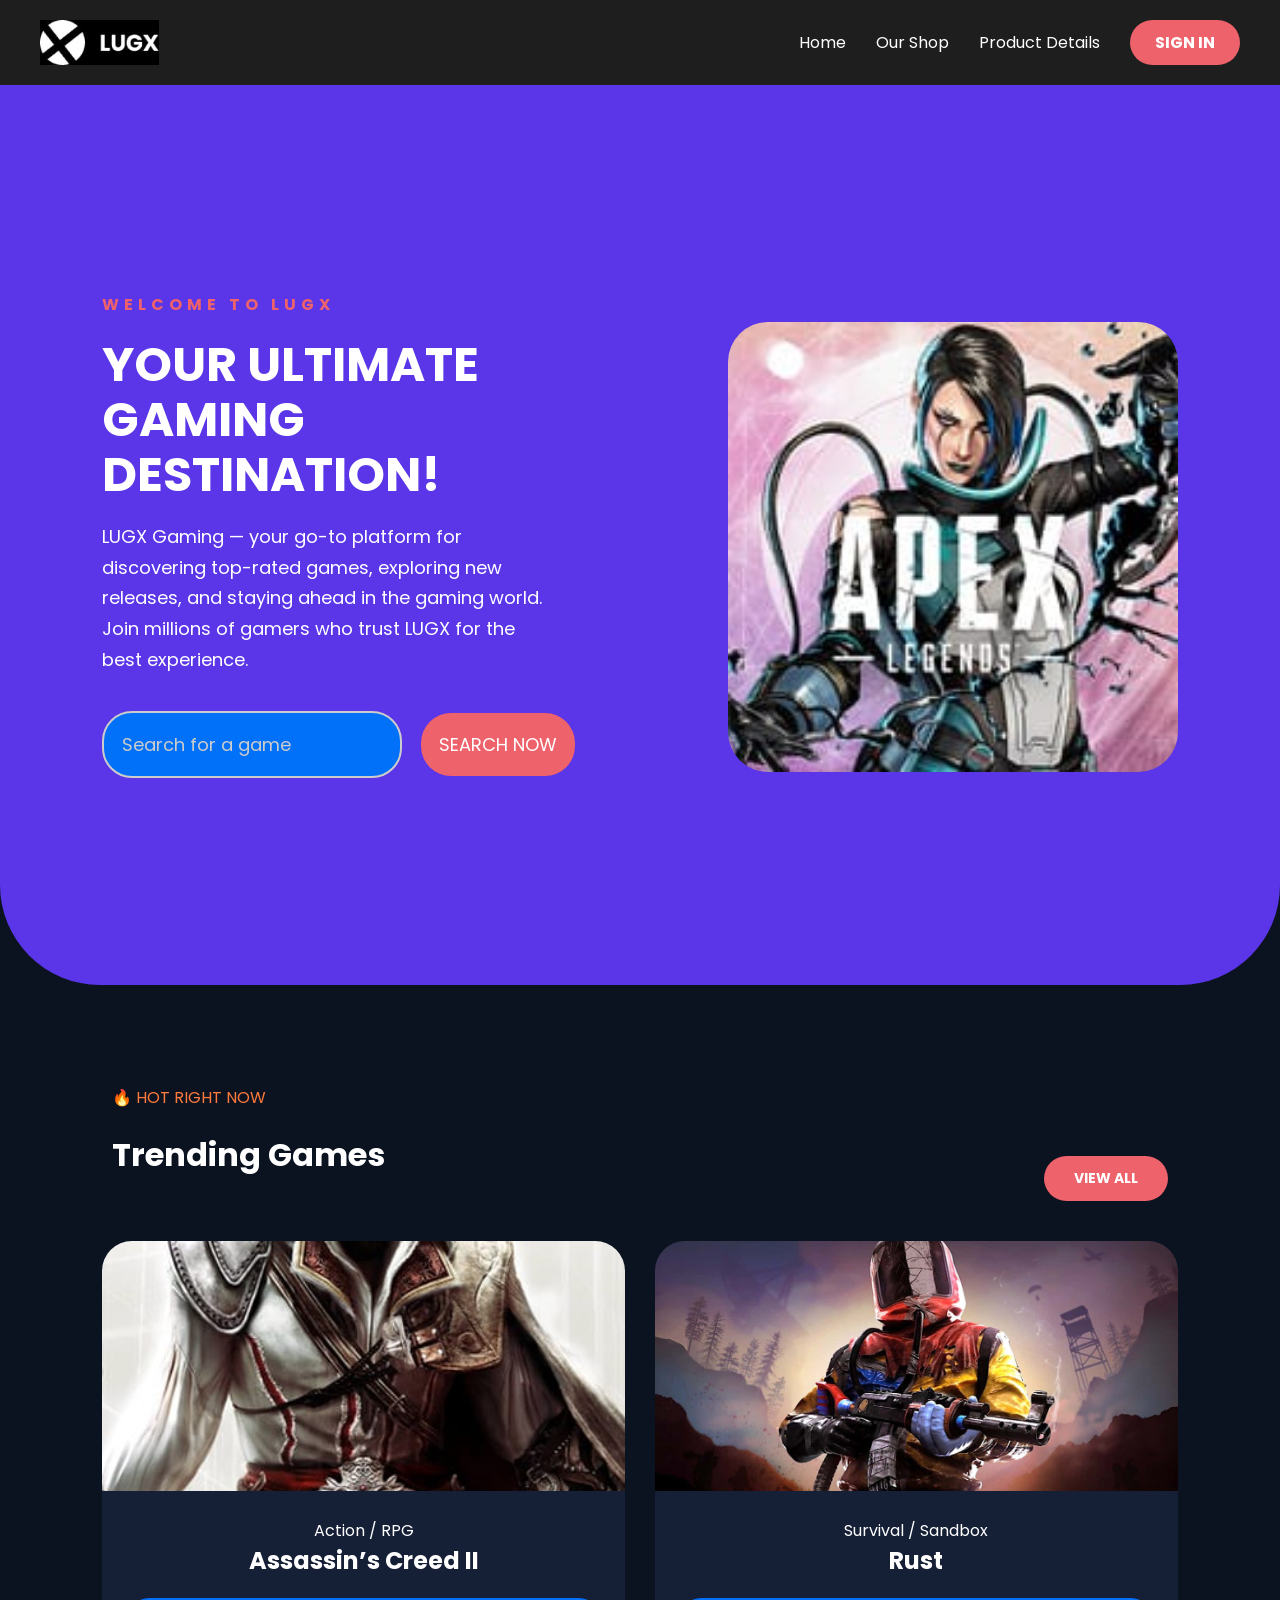
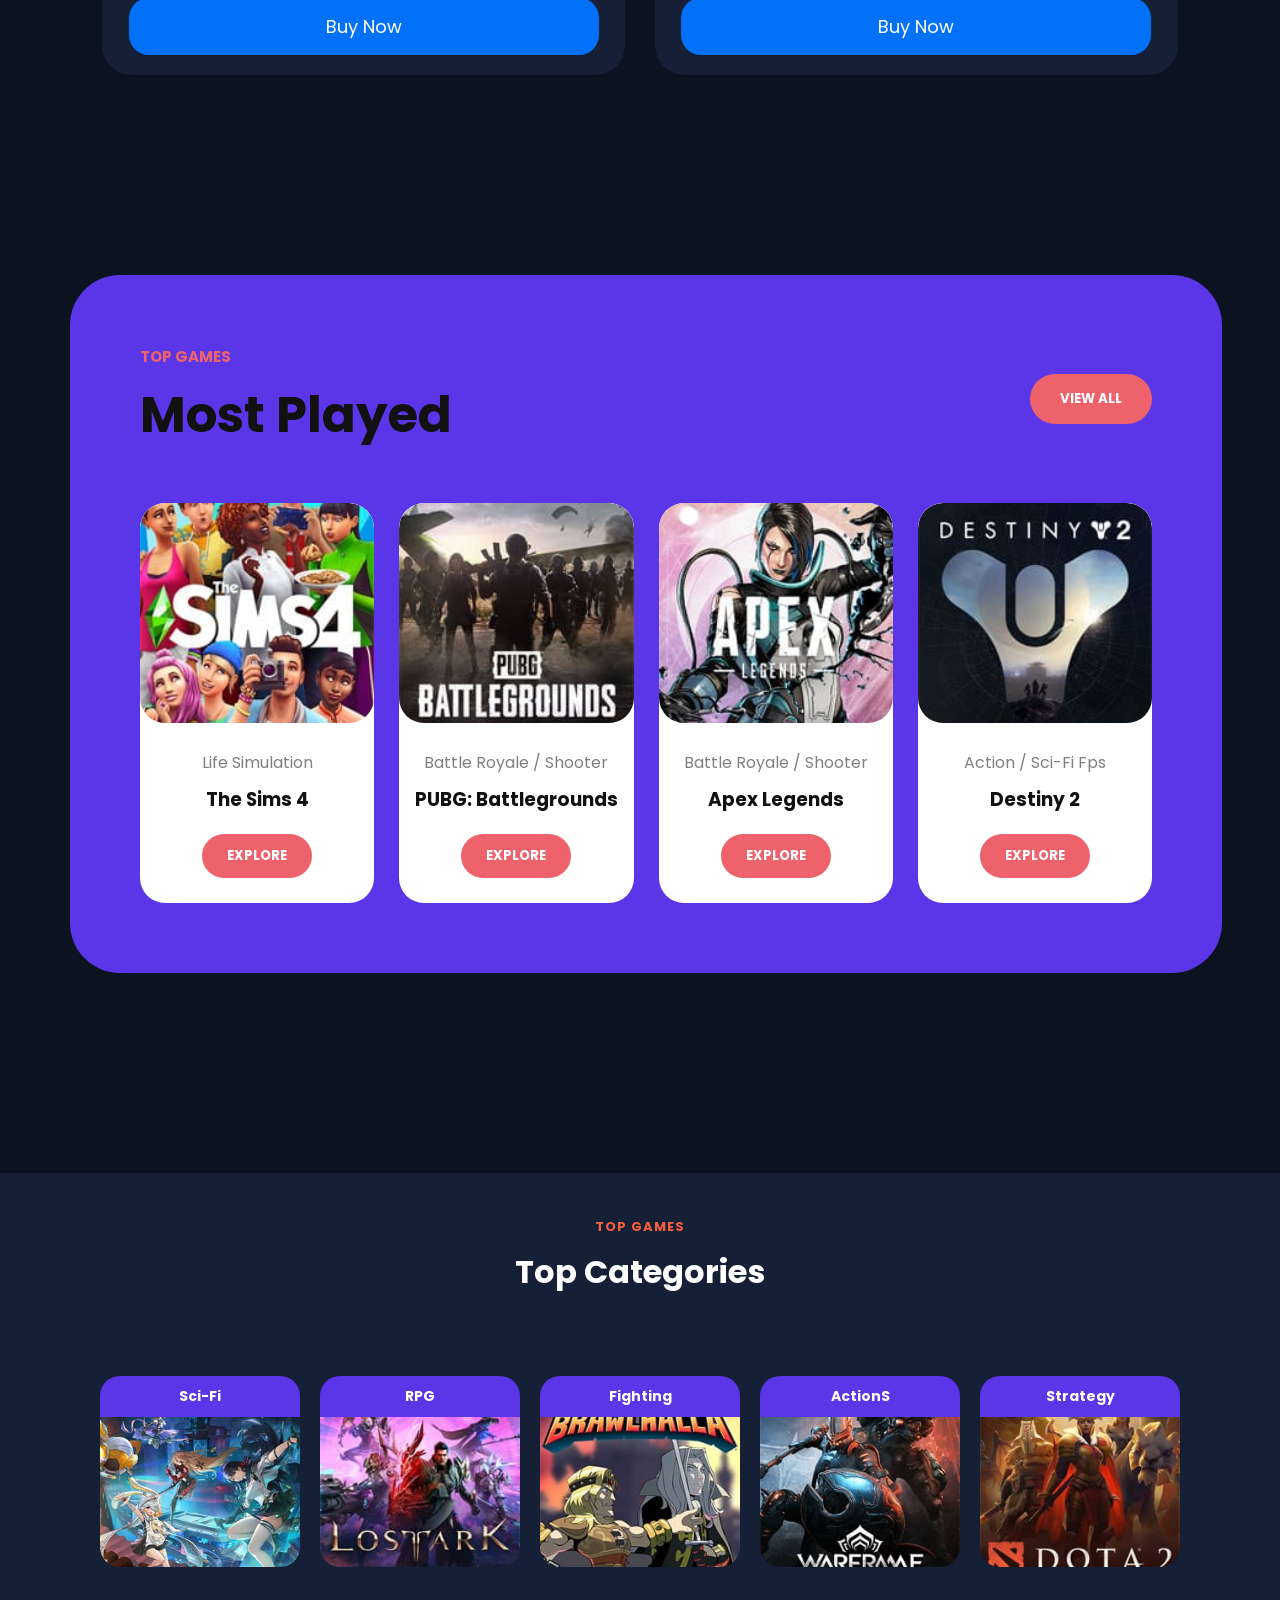
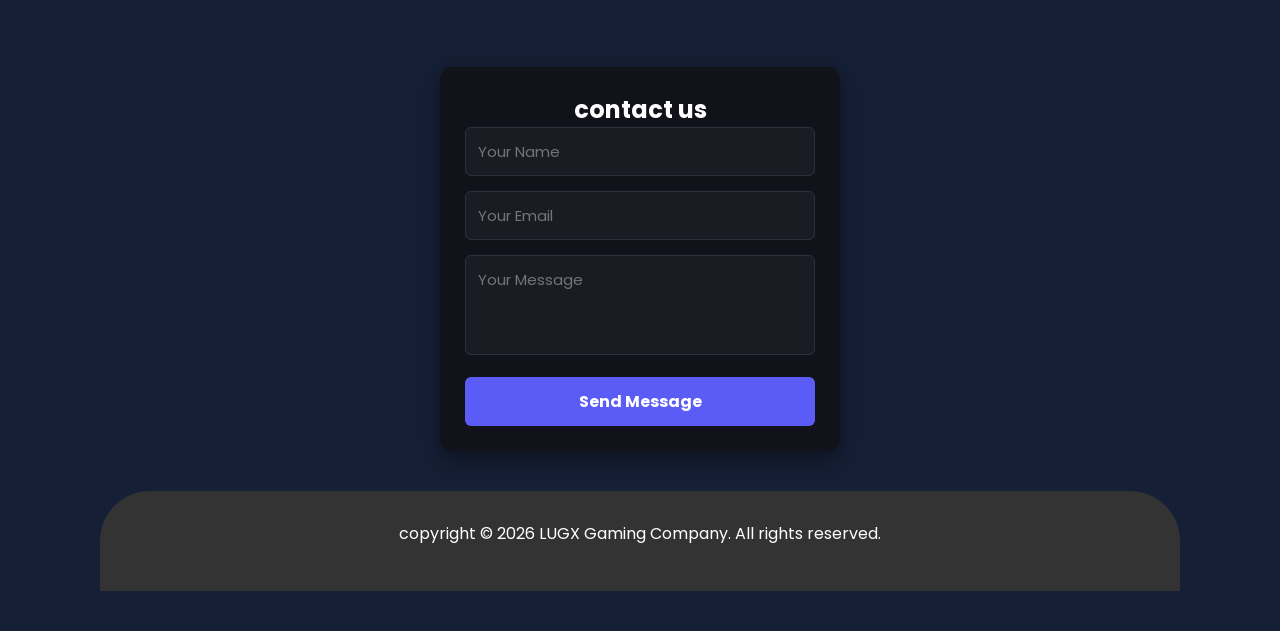
==== index.html @ 9cae09e3 "Add files via upload" ====
<!DOCTYPE html>
<html lang="en">

<head>
    <meta charset="UTF-8">
    <meta name="viewport" content="width=device-width, initial-scale=1.0">
    <title>website gaming</title>
    <link rel="stylesheet" href="style.css">

    <!-- Fonts -->
    <link href="https://fonts.googleapis.com/css2?family=Poppins:wght@300;400;500;600;700;800&display=swap" rel="stylesheet">
    
    <!-- Font Awesome Updated (لحل مشكلة اختفاء الأيقونات) -->
   <link rel="stylesheet" href="https://cloudflare.com">
</head>

<body>

    <!-- Navbar -->
    <nav style="display: flex !important; flex-direction: row !important; justify-content: space-between !important; align-items: center !important; flex-direction: row !important; width: 100% !important; padding: 20px 40px; background-color: #1e1e1e; box-sizing: border-box;">
        <div>
            <a href="index.html">
            <img src="./lugx.jpeg" alt="LUGX Gaming Logo" style="height: 45px; width: auto; display: block;">
            </a>
        </div>
        
        <!-- الأيقونة دي هتظهر دلوقتي بعد تحديث الرابط -->
        <div class="hamburger" id="hamburger">
            <i class="fas fa-bars"></i>
        </div>
        
        <ul style="display: flex !important; flex-direction: row !important; align-items: center !important; list-style: none !important; gap: 30px !important; margin: 0 !important; padding: 0 !important;" > <!-- ضيف الـ id ده هنا -->
    <li style="display: block !important;"><a href="#" style="color: #ffffff; text-decoration: none; font-size: 16px;">Home</a></li>
    <li style="display: block !important;"><a href="#" style="color: #ffffff; text-decoration: none; font-size: 16px;">Our Shop</a></li>
    <li style="display: block !important;"><a href="#" style="color: #ffffff; text-decoration: none; font-size: 16px;">Product Details</a></li>
    <li style="display: block !important;"><a href="#" style="background-color: #ee626b; color:#ffffff; padding: 10px 25px; border-radius: 25px; text-decoration: none; font-weight: bold; display: inline-block;">SIGN IN</a></li>
</ul>
    
    </nav>

<div id="home-page">

        <!-- Hero -->
    <section id="home" class="hero">

        <div class="hero-text">
           
            <h4>WELCOME TO LUGX</h4>

            <h1>Your Ultimate Gaming Destination!</h1>
            
            <p>
               
            LUGX Gaming — your go-to platform for discovering top-rated games,
            exploring new releases, and staying ahead in the gaming world. Join
            millions of gamers who trust LUGX for the best experience.
          
            </p>
               
            <div class="data-search">
               <input type="text" id="gameInput" placeholder="Search for a game">
               <button id="searchBtn">SEARCH NOW</button>
            </div>
 
        </div>
 
    
        
             <!-- صورة البطل  -->
        <div class="hero-image">
            <img src="./apex.jpeg"
             alt="gaming">
        </div>

    </section>

    <!-- Trending Games -->

    <section id="trending" class="trending">

        <div class="section-header">
          <div class="title-text">
            <span class="orange-text" style="color: rgb(255, 122, 61);">🔥 HOT RIGHT NOW</span>

            <h2 style="display: block;
                       font-size: 2em;
                       margin-block-start: 0.67em;
                       margin-block-end: 0.67em;
                       margin-inline-start: 0px;
                        margin-inline-end: 0px;
                       font-weight: bold;
                       unicode-bidi: isolate;">Trending Games</h2>
          </div>

            <a href="#" class="view-all-btn">VIEW ALL</a>
        </div>

        <div class="cards">
            <div class="card">
                <img src="./Assassin’s Creed.jpeg"
                    alt="">

                <div class="card-content">
                   <P>Action / RPG</P>
                   <h3>Assassin’s Creed II</h3>
                </div>
                <button class="buy-btn">
                    Buy Now
                </button>
            </div>

            <div class="card">
                <img src="./rust.jpeg"
                    alt="">

                <div class="card-content">
                    <p>Survival / Sandbox</p>
                    <h3>Rust</h3>
                </div>
                <button class="buy-btn">
                    Buy Now
                </button>
            </div>

        </div>
    </section>

    <!-- Most Played Section -->

<section class="most-played" style="margin: 100px 200px 200px 70px;">
    <div class="top-section">
        <div>
            <h4>TOP GAMES</h4>
            <h2>Most Played</h2>
        </div>
        <button class="view-btn" id="openPopup">
             VIEW ALL
        </button>
    </div>

    <div class="played-cards">
        <!-- Card 1 -->
        <div class="played-card">
            <img src="./the sims 4.jpeg"
                alt="">

            <p>Life Simulation</p>
            <h3>The Sims 4</h3>
            <button>EXPLORE</button>
        </div>

        <!-- Card 2 -->
        <div class="played-card">
            <img src="./pubg.jpeg"
                alt="">
            <p>Battle Royale / Shooter</p>
            <h3>PUBG: Battlegrounds</h3>
            <button>EXPLORE</button>
        </div>

        <!-- Card 5 -->
        <div class="played-card">
            <img src="./apex.jpeg"
                alt="">

            <p>Battle Royale / Shooter</p>
            <h3>Apex Legends</h3>
            <button>EXPLORE</button>
        </div>


        <!-- Card 6 -->
        <div class="played-card">
            <img src="./destiny 2.jpeg"
                alt="">
            <p>Action / Sci-Fi Fps</p>
            <h3>Destiny 2</h3>
            <button>EXPLORE</button>
        </div>
    </div>
</section>


    <!-- قسم التصنيفات المميزة -->
<section id="categories" class="top-categories">
    <div class="container">
        <div class="section-title">
            <span class="sub-title">TOP GAMES</span>
            <h2>Top Categories</h2>
        </div>

        <div class="categories-grid">
            <!-- تصنيف Tower Of Fantasy -->
            <div class="category-item">
                <div class="cat-header">Sci-Fi</div>
                <div class="cat-thumb">
                    <img src="./tower of fantasy.jpeg">
                </div>
            </div>

            <!-- تصنيف RPG -->
            <div class="category-item">
                <div class="cat-header">RPG</div>
                <div class="cat-thumb">
                    <img src="./lostark.jpeg">
                </div>
            </div>

            <!-- تصنيف brawlhalla -->
            <div class="category-item">
                <div class="cat-header">Fighting</div>
                <div class="cat-thumb">
                    <img src="./brawlhalla.jpeg">
                </div>
            </div>

            <!-- تصنيف Warframe -->
            <div class="category-item">
                <div class="cat-header">ActionS</div>
                <div class="cat-thumb">
                    <img src="./warframe.jpeg">
                </div>
            </div>

            <!-- تصنيف Strategy -->
            <div class="category-item">
                <div class="cat-header">Strategy</div>
                <div class="cat-thumb">
                    <img src="./dota 2.jpeg" alt="Strategy Games">
                </div>
            </div>
        </div>
    <!-- قسم نموذج الاتصال الجديد بالكامل -->
<section class="unique-contact-section">
    <div class="unique-contact-card">
        <h2 class="unique-contact-title">contact us</h2>
        <form class="unique-contact-form">
            <div class="unique-input-group"><input type="text" placeholder="Your Name" required></div>
            <div class="unique-input-group"><input type="email" placeholder="Your Email" required></div>
            <div class="unique-input-group"><textarea placeholder="Your Message" required></textarea></div>
            <button type="submit" class="unique-send-btn">Send Message</button>
        </form>
    </div>
</section>
<script src="script.js"></script>
  <!-- قسم حقوق النشر والتأليف أسفل الصفحة -->
<footer class="unique-footer">
    <p>copyright © 2026 LUGX Gaming Company. All rights reserved.</p>
</footer>
</body>
</html>
---- style.css ----
html {
    scroll-behavior: smooth;
    scroll-padding-top: 80px; /* مسافة لتعويض ارتفاع الناف بار الثابت */
}


*{
    margin:0;
    padding:0;
    box-sizing:border-box;
    font-family:'Poppins',sans-serif;
}

body{
    background:#0b1220;
    color:white;
    overflow-x:hidden;
}

/* للشاشات المتوسطة (Tablets) واللاب توب الصغير */
@media screen and (max-width: 992px) {
    .container {
        width: 90%; /* تقليل الهوامش الجانبية */
    }
    .navbar .nav-links {
        gap: 15px; /* تصغير المسافات بين الروابط */
    }
}

/* للشاشات الصغيرة (الموبايل - أقل من 768px) */
@media screen and (max-width: 768px) {
    /* 1. الناف بار: تحويل الروابط لقائمة عمودية أو إخفائها */
    .navbar {
        flex-direction: column;
        padding: 15px;
    }
    .nav-links {
        display: none; /* ممكن تظهرها لما تدوس على زرار المنيو */
        flex-direction: column;
        width: 100%;
        text-align: center;
        padding: 10px 0;
    }
    .nav-links li {
        margin: 10px 0;
    }

    /* 2. الهيرو سكشن (الجزء العلوي) */
    .header-content h1 {
        font-size: 28px; /* تصغير حجم العنوان */
    }
    .data-search {
        flex-direction: column; /* البحث والزرار تحت بعض */
        width: 100%;
    }
    .data-search input {
        width: 100% !important;
        margin-bottom: 10px;
    }

    /* 3. كروت الألعاب (Grid/Flex) */
    .trending-games, .cards-container {
        display: grid;
        grid-template-columns: 1fr; /* كارت واحد في كل سطر */
        gap: 20px;
    }
    .card {
        margin: 0 auto;
        width: 100%;
    }

    /* 4. قسم الـ Newsletter */
    .newsletter-box {
        flex-direction: column;
    }
    .newsletter-box input, .newsletter-box button {
        width: 100%;
    }
}

/* Navbar */

.navbar{
    width:100%;
    display:inline-block;
    vertical-align: middleS;
    justify-content:space-between;
    align-items:center;

    padding:20px 8%;

    background-color: #333;

    position:fixed;

    top:0;
    left:0;

    z-index:1000;
}

.logo img{
    height: 45px;
    width: auto; 
    object-fit:contain;
}

.nav-links{
    display:flex;
    list-style:none;
}

/* تنسيق الروابط العادية في الناف بار */
.nav-links li a {
    color: white;
    text-decoration: none;
    font-size: 14px;
    font-weight: 500;
    padding: 8px 18px; /* مساحة داخلية تسمح بظهور الإطار بوضوح */
    border-radius: 20px; /* لجعل الإطار دائري الأطراف */
    border: 2px solid transparent; /* إطار شفاف مخفي في الحالة العادية لمنع الاهتزاز */
    transition: all 0.3s ease; /* حركة ناعمة لظهور الإطار */
}

/* التأثير المطلوب عند وقوف الماوس (Hover) */
.nav-links li a:hover {
    color: white;
    border: 2px solid #f3603b; /* إظهار الإطار باللون البرتقالي */
    background-color: rgba(243, 96, 59, 0.1); /* إضافة خلفية شفافة جداً لجمالية أكثر */
}

/* الحفاظ على العنصر النشط (Active) بشكل مختلف إذا أردت */
.nav-links li a.active {
    background-color: #5a36e8;
    border: 2px solid #5a36e8;
    color: white;
}

/* زرار تسجيل الدخول */
.sign-in {
    background-color: #f3603b; /* اللون البرتقالي المشرق للموقع */
    color: white !important;   /* لون النص أبيض */
    padding: 12px 30px;        /* مساحة داخلية ليعطي حجماً مناسباً */
    border-radius: 25px;       /* جعل الحواف دائرية تماماً */
    text-decoration: none;     /* إزالة الخط تحت النص */
    font-weight: 600;          /* جعل الخط سميكاً قليلاً */
    font-size: 14px;           /* حجم الخط المناسب */
    text-transform: uppercase; /* جعل الحروف كبيرة (Capital) */
    transition: all 0.3s ease; /* حركة ناعمة عند التمرير بالماوس */
    border: none;              /* إزالة أي إطار افتراضي */
    display: inline-block;
}

/* تأثير عند مرور الماوس على الزر */
.sign-in:hover {
    background-color: #ee626b; /* تغيير اللون لدرجة أغمق قليلاً */
    transform: scale(1.05);    /* تكبير الزر بنسبة بسيطة جداً */
}

/* صفحة التواصل */
.contact-header {
    /* تدرج لوني من البنفسجي الغامق للفاتح كما في الصورة */
    background:#5a36e8;
    padding: 120px 0 100px;
    text-align: center;
    color: white;
    /* عمل المنحنى في الزاوية السفلية اليمنى */
    border-bottom-left-radius: 60px;
    border-bottom-right-radius: 60px; 
    margin-bottom: 100px;
}

.contact-header h1 {
    font-size: 48px;
    font-weight: 800;
    margin-bottom: 10px;
    margin-top: 50PX;
    letter-spacing: 1px;
}

.contact-header p {
    font-size: 16px;
    color: #e0e0e0;
    max-width: 600px;
    margin: 0 auto;
    line-height: 1.6;
}

/* تنسيق بسيط للفورم تحتها */
.contact-form-section {
    padding-bottom: 100px;
}
/* هنا صح */
/* تنسيق قسم الفورم */
.contact-section {
    padding: 0 20px 100px;
    margin-top: -50px; /* عشان الفورم يطلع شوية فوق الهيدر المنحني بشكل شيك */;
}

.contact-section .container {
    background: #5a36e8;
    padding: 40px;
    border-radius: 25px;
    box-shadow: 0 15px 40px rgba(0,0,0,0.1); /* ظل خفيف عشان يبرز */
    max-width: 500px;
    margin: 0 auto;
}

.contact-section h2 {
    text-align: center;
    margin-bottom: 30px;
    font-size: 28px;
    color:white;
}

#contact-form label {
    color:whiteغ;
    font-size: 0.9rem;
    font-weight: 500;
} 

/* تنسيق الحقول */
#contact-form {
    display: flex;         /* هنستخدم flex عشان التحكم أسهل */
    flex-direction: column; /* ده اللي بيخليهم تحت بعض بالترتيب */
    gap: 15px;             /* مسافة بين كل خانة والتانية */
}

#contact-form input, 
#contact-form textarea {
    box-sizing: border-box;
    background-color: #f0f0f0; /* خلفية فاتحة مريحة للعين */
    color: #333; /* لون نص غامق */
    border: none;
    padding: 15px 20px;
    border-radius: 25px;
    font-size: 14px;
}

/* التيكست أريا والزرار ياخدوا العرض كامل */
#contact-form textarea, 
#contact-form button {
    grid-column: span 2;
}

/* عشان نغير لون النص التوضيحي (Placeholder) */
#contact-form input::placeholder, 
#contact-form textarea::placeholder {
    color:black; 
}

#contact-form textarea {
    height: 150px;
    resize: none;
    border-radius: 15px;
     color:black; 
}

#contact-form button {
    background-color: #ee626b; /* اللون الأحمر المميز بتاعك */
    color: white;
    border-radius: 20px;
    border: 1px;
    padding: 10px;
    text-transform: uppercase;
    font-weight: bold;
    letter-spacing: 1px;
    transition: 0.4s;
    cursor: pointer;
    box-shadow: 0 4px 15px rgba(238, 98, 107, 0.3); /* توهج أحمر خفيف */
}

#contact-form button:hover {
    background-color: #0071f8; /* يقلب أزرق عند اللمس */
    box-shadow: 0 4px 15px rgba(0, 113, 248, 0.4);
    transform: translateY(-2px);
}


/* تظبيط الموبايل */
@media (max-width: 768px) {
    #contact-form {
        grid-template-columns: 1fr;
    }
    #contact-form input, #contact-form textarea, #contact-form button {
        grid-column: span 1;
    }
}


/* Hero */

.hero{
    min-height:100vh;

    display:flex;
    justify-content:space-between;
    align-items:center;

    padding:120px 8%;

     background: #5a36e8;

    border-radius:0 0 100px 100px;
}

.hero-text{
    width:50%;
}

.hero-text h4{
    letter-spacing:5px;
    margin-bottom:20px;
    color: #ee626b;
}

.hero-text h1{
    font-size: 3rem;
    font-weight: 700;
    color: rgb(255, 255, 255);
    line-height: 1.15;
    text-transform: uppercase;
    margin-bottom: 20px;
}

.hero-text p{
    font-size:18px;
    /* color: rgb(201, 184, 255); */
    width: 85%;
    font-weight: 400;
    line-height: 1.7;
    margin-bottom: 36px;
}


.data-search input{
    width:300px;
    padding:18px;
    border:2px solid #ccc;
    border-radius:30px;
    font-size:18px;
    margin-right: 15px;
    background-color: #0071f8;
    color: white;
}

.data-search input::placeholder{
    color: #ccc;
}

.data-search button{
   padding:18px;
    border:none;
    border-radius:30px;
    background:#ee626b;
    color:white;
    font-size:18px;
    cursor:pointer;
    transition:0.3s;
}

.data-search button:hover{
    background:#f3603b;
    color:black;
}

.hero-image{
    position:relative;
}

.hero-image img{
    width:450px;
    margin-top: 30px;
    border-radius:40px;
}


/* Trending */
.section-header {
    display: flex;             /* تفعيل نظام المرونة */
    justify-content: space-between; /* دفع العناصر لأقصى الطرفين (اليمين واليسار) */
    align-items: flex-end;     /* محاذاة الزر مع أسفل النص */
    margin-bottom: 40px;       /* مسافة تحت العنوان */
    padding: 0 10px;           /* مسافة بسيطة من الأطراف */
}

.view-all-btn {
    background-color: #ee626b; /* اللون البرتقالي المائل للأحمر */
    color: white;
    text-decoration: none;
    padding: 12px 30px;
    border-radius: 25px;
    font-weight: bold;
    font-size: 14px;
    transition: 0.3s;
    white-space: nowrap;      /* منع انقسام النص في الزر */
}


.view-all-btn:hover {
    background-color: #f3603b;
    transform: scale(1.05);    /* تكبير بسيط عند التمرير */
}



.trending{
    padding:100px 8%;
}

.section-title h4{
    color:#ee626b;
     margin-bottom:10px;
} 

.section-title h2{
    font-size:50px;
    margin-bottom:50px;

    display:flexbox;
    justify-content: space-between; 
     align-items: center;
     padding-bottom: 30px; 

}

.section-title .btn{
    height: 50px;
    font-weight: 600;
    font-size: 0.9rem;
    background-color: rgb(255, 122, 61);
    color: rgb(255, 255, 255);
    text-transform: uppercase;
    cursor: pointer;
    letter-spacing: 0.5px;
    border-radius: 50px;
    border-width: medium;
    border-style: none;
    border-color: currentcolor;
    border-image: initial;
    padding: 0px 22px;
    transition: background-color 0.3s, transform 0.2s;
}


.cards{
    display:grid;

    grid-template-columns:repeat(auto-fit,minmax(280px,1fr));

    gap:30px;
}

.card{
    background:#151f35;
    border-radius:30px;
    overflow:hidden;
    transition:0.3s;
    text-align: center;
}

.card:hover{
    transform:translateY(-10px);
}

.card img{
    width:100%;
    height:250px;
    object-fit:cover;
}

.card-content{
    display:block;
    justify-content:space-between;
    align-items:center;
    padding:20px;
}

.card-content h3{
    font-size:24px;
    display: block;
}

.card-content span{
    background:#ee626b;
    padding:8px 15px;
    display: inline-block;
    border-radius:20px;
}

.card button{
    width:90%;
    margin:0 auto 20px;
    display:block;
    padding:15px;
    border:none;
    border-radius:20px;
    background:#0071f8;
    color:white;
    font-size:18px;
    cursor:pointer;
    transition:0.3s;
}

.card button:hover{
    background:#ee626b;
}

.top-categories {
    padding: 40px 40px;
    background:#151f35;
    text-align: center;
}

.section-title .sub-title {
    color: #f3603b;
    font-weight: bold;
    font-size: 13px;
    letter-spacing: 1px;
}

.section-title h2 {
    font-size: 32px;
    margin: 10px 0 50px;
    color: white;
}

/* شبكة التصنيفات */
.categories-grid {
    display: grid;
    grid-template-columns: repeat(5, 1fr); /* 5 أعمدة متساوية */
    gap: 20px;
    margin-bottom: 60px;
    box-shadow: #0071f8;
}

.category-item {
    border-radius: 20px;
    overflow: hidden;
    transition: 0.3s;
}

.category-item:hover {
    transform: translateY(-5px);
}

.cat-header {
    background-color: #5a36e8; /* اللون البنفسجي للعنوان العلوي */
    color: white;
    padding: 10px;
    font-weight: bold;
    font-size: 14px;
}

.cat-thumb img {
    width: 100%;
    height: 150px;
    object-fit: cover; /* لضمان عدم تشوه الصورة */
    display: block;
    transition: transform 0.4s;
}

/* صندوق الترحيب التفاعلي */
.welcome-back-bar {
    background: linear-gradient(to right, #5a36e8, #f3603b); /* تدرج من البنفسجي للبرتقالي */
    display: inline-block;
    padding: 15px 40px;
    border-radius: 35px;
    color: white;
    font-size: 15px;
    font-weight: 500;
}

.welcome-back-bar i {
    margin-right: 10px;
}

/* تجاوب الشاشات */
@media (max-width: 992px) {
    .categories-grid { grid-template-columns: repeat(3, 1fr); }
}
@media (max-width: 576px) {
    .categories-grid { grid-template-columns: 1fr; }
}



/* Footer */

footer{
    background:#333;
    height:100px ;
    padding:30px;

    text-align:center;

    border-radius:50px 50px 0 0;
}

/* Animation */

@keyframes float{
    0%{
        transform:translateY(0);
    }

    50%{
        transform:translateY(-20px);
    }

    100%{
        transform:translateY(0);
    }
}

/* Responsive */

@media(max-width:992px){

    .hero{
        flex-direction:column;
        text-align:center;
    }

    .hero-text{
        width:100%;
        margin-bottom:50px;
    }

    .hero-text h1{
        font-size:50px;
    }

    .navbar{
        flex-direction:column;
        gap:20px;
    }

    .newsletter-box{
        flex-direction:column;
    }

    .newsletter-box input{
        width:100%;
    }
}

@media(max-width:600px){

    .hero-text h1{
        font-size:38px;
    }

    .section-title h2{
        font-size:35px;
    }

    .newsletter h2{
        font-size:35px;
    }

    .hero-image img{
        width:100%;
    }
}

/* فورم تسجسل الدحول */
/* تعتيم الخلفية عند فتح النافذة */
.login-modal-overlay {
    position: fixed;
    top: 0; left: 0;
    width: 100%; height: 100%;
    background: rgba(0, 0, 0, 0.85); /* تعتيم الخلفية */
    display: none; /* مخفي في البداية */
    justify-content: center;
    align-items: center;
    z-index: 2000;
}

.login-card {
    background: #5a36e8;
    padding: 40px;
    border-radius: 25px;
    width: 350px;
    text-align: center;
    position: relative;
}

.login-card h2 {
    color: white;
    margin-bottom: 30px;
    font-size: 24px;
}

.form-group {
    margin-bottom: 20px;
}

.form-group input {
    width: 100%;
    padding: 15px 20px;
    border-radius: 12px;
    border: 1px solid #3d2b7a;
    background-color: #2a1a5e;
    color: white;
    outline: none;
}

.submit-btn {
    background: #f3603b; /* البرتقالي */
    width: 100%; padding: 12px;
    border-radius: 25px; 
    border: 1px solid;
    color: white; 
    font-weight: bold; 
    cursor: pointer;
}

.submit-btn:hover {
 background:#0071f8;
}
/* زر الإغلاق (X) */
.close-modal {
    position: absolute;
    top: 15px;
    right: 20px;
    color: #aaa;
    font-size: 28px;
    cursor: pointer;
}



/* Most Played */

.most-played{

    width:90%;

    margin:auto;

    margin-top:100px;

    background:#5a36e8;

    padding:70px;

    border-radius:50px;
}

.top-section{

    display:flex;

    justify-content:space-between;

    align-items:center;

    margin-bottom:50px;
}

.top-section h4{

    color:#ee626b;

    margin-bottom:10px;

    font-size:15px;
}

.top-section h2{

    font-size:50px;

    color:#111;
}

.view-btn{

    padding:15px 30px;

    border:none;

    border-radius:30px;

    background:#ee626b;

    color:white;

    font-weight:bold;

    cursor:pointer;

    transition:0.3s;
}

.view-btn:hover{

    background:#0071f8;
}

.played-cards{

    display:grid;

    grid-template-columns:repeat(auto-fit,minmax(180px,1fr));

    gap:25px;
}

.played-card{

    background:white;

    border-radius:25px;

    overflow:hidden;

    text-align:center;

    padding-bottom:25px;

    transition:0.3s;
}

.played-card:hover{

    transform:translateY(-10px);
}

.played-card img{

    width:100%;

    height:220px;

    object-fit:cover;

    border-radius:25px;
}

.played-card p{

    color:gray;

    margin-top:20px;
}

.played-card h3{

    color:#111;

    margin:10px 0 20px;
}

.played-card button{

    padding:12px 25px;

    border:none;

    border-radius:25px;

    background:#ee626b;

    color:white;

    font-weight:bold;

    cursor:pointer;

    transition:0.3s;
}

.played-card button:hover{

    background:#0071f8;
}

/* Responsive */

@media(max-width:768px){

    .top-section{

        flex-direction:column;

        gap:20px;

        text-align:center;
    }

    .top-section h2{

        font-size:35px;
    }

    .most-played{

        padding:40px 20px;
    }
}

.hamburger {
    display: none;
    font-size: 25px;
    color: white;
    cursor: pointer;
}

@media screen and (max-width: 768px) {
    .hamburger {
        display: block; /* يظهر في الموبايل بس */
    }

    .nav-links {
        display: none; /* القائمة تختفي */
        flex-direction: column;
        position: absolute;
        top: 70px;
        left: 0;
        width: 100%;
        background-color: #1e1e1e; /* نفس لون الناف بار */
        padding: 20px;
        z-index: 100;
    }

    /* الكلاس ده هيتضاف بالـ JS لما تدوس على الزرار */
    .nav-links.active {
        display: flex;
    }
}

/* 1. القواعد العامة للمرونة */
img {
    max-width: 100%;
    height: auto;
}

.container {
    width: 90%;
    max-width: 1200px;
    margin: 0 auto;
}

/* 2. شاشات التابلت واللاب توب الصغير (أقل من 992px) */
@media screen and (max-width: 992px) {
    .navbar { padding: 15px 5%; }
    
    .hero {
        flex-direction: column-reverse; /* الصورة فوق الكلام في الشاشات الصغيرة */
        text-align: center;
        padding: 50px 20px;
    }

    .hero-text h1 { font-size: 36px; }

    .cards, .played-cards, .categories-grid {
        grid-template-columns: repeat(2, 1fr); /* كارتين في كل سطر */
        gap: 15px;
    }
}

/* 3. شاشات الموبايل (أقل من 768px) */
@media screen and (max-width: 768px) {
    /* المنيو (Hamburger) */
    .nav-links {
        display: none; /* بتختفي وتظهر بالـ JS */
        flex-direction: column;
        position: absolute;
        top: 70px;
        left: 0;
        width: 100%;
        background: #1e1e1e;
        padding: 20px;
        text-align: center;
        box-shadow: 0 5px 10px rgba(0,0,0,0.3);
    }

    .nav-links.active { display: flex; }

    .hamburger { display: block; color: white; cursor: pointer; }

    /* الهيرو والبحث */
    .data-search {
        flex-direction: column;
        width: 100%;
    }
    
    .data-search input, .data-search button {
        width: 100%;
        border-radius: 25px;
    }

    /* الكروت: كارت واحد في كل سطر للموبايل */
    .cards, .played-cards, .categories-grid {
        grid-template-columns: 1fr;
    }

    .features {
        flex-direction: column;
        gap: 20px;
    }

    /* صفحة الـ Contact */
    .contact-header h1 { font-size: 32px; }
    
    .contact-section .container {
        padding: 20px;
        margin-top: -30px;
    }
}

/* 4. شاشات الموبايل الصغيرة جداً (أقل من 480px) */
@media screen and (max-width: 480px) {
    .hero-text h1 { font-size: 28px; }
    
    .section-header {
        flex-direction: column;
        text-align: center;
        gap: 10px;
    }


.main-navbar {
    display: flex !important;
    justify-content: space-between !important;
    align-items: center !important;
    flex-direction: row !important;
    padding: 15px 40px !important;
    background-color: #1e1e1e !important;
    width: 100% !important;
}

.nav-links {
    display: flex !important;
    flex-direction: row !important;
    align-items: center !important;
    list-style: none !important;
    gap: 25px !important;
    margin: 0 !important;
    padding: 0 !important;
}

.nav-links li {
    display: block !important;
}

.hero {
    display: flex;
    align-items: center;
    justify-content: space-between;
    gap: 30px;
    padding: 50px;
}
 
.hero-text {
    flex: 1;
}

.hero-image {
    flex: 1;
    display: flex;
    justify-content: center;
}

.hero-image img {
max-width: 100%;
height: auto;
border-radius: 10%;
}

/* تنسيق الحاوية الرئيسية للنموذج وتوسيطها */
.unique-contact-section {
    display: flex;
    justify-content: center;
    align-items: center;
    padding: 40px 20px;
    width: 100%;
}

.unique-contact-card {
    width: 100%;
    max-width: 400px;
    background-color: #12131a; /* خلفية داكنة مريحة للعين */
    padding: 25px;
    border-radius: 12px;
    box-shadow: 0 8px 24px rgba(0, 0, 0, 0.4);
}

/* تنسيق العنوان */
.unique-contact-title {
    color: #ffffff;
    font-size: 24px;
    margin-bottom: 20px;
    text-transform: lowercase;
    font-family: sans-serif;
    text-align: left;
}

/* تنسيق مجموعات الإدخال */
.unique-input-group {
    margin-bottom: 15px;
}

/* تنسيق الحقول النصية وحقل البريد والرسالة */
.unique-contact-form input[type="text"],
.unique-contact-form input[type="email"],
.unique-contact-form textarea {
    width: 100%;
    padding: 12px;
    background-color: #1a1c24; /* لون حقول داكن يتناسب مع الخلفية */
    border: 1px solid #2d313f;
    border-radius: 6px;
    color: #ffffff;
    font-size: 15px;
    box-sizing: border-box;
    transition: all 0.3s ease;
}

/* تحديد أبعاد حقل الرسالة ومنع التمدد العشوائي */
.unique-contact-form textarea {
    resize: none;
    height: 100px;
}
}

/* تأثيرات الإضاءة البنفسجية عند الضغط على الحقول */
.unique-contact-form input:focus,
.unique-contact-form textarea:focus {
    outline: none;
    border-color: #5b5cf6;
    box-shadow: 0 0 8px rgba(99, 102, 241, 0.4);
}

/* تنسيق زر الإرسال البنفسجي */
.unique-send-btn {
    width: 100%;
    padding: 12px;
    background-color: #5b5cf6;
    color: #ffffff;
    border: none;
    border-radius: 6px;
    font-size: 16px;
    font-weight: bold;
    cursor: pointer;
    transition: background-color 0.2s ease, transform 0.1s ease;
}

/* تأثير التمرير والضغط على زر الإرسال */
.unique-send-btn:hover {
    background-color: #4344d7;
}

.unique-send-btn:active {
    transform: scale(0.98);
}

/* التنسيقات الأساسية لتنظيم وترتيب حقول النموذج تحت بعضها */
.unique-contact-section {
    display: flex;
    justify-content: center;
    align-items: center;
    padding: 40px 20px;
    width: 100%;
}

.unique-contact-card {
    width: 100%;
    max-width: 400px;
    background-color: #12131a; 
    padding: 25px;
    border-radius: 12px;
    box-shadow: 0 8px 24px rgba(0, 0, 0, 0.4);
    display: flex;
    flex-direction: column;
}

.unique-contact-form {
    display: flex;
    flex-direction: column;
    width: 100%;
}

/* إصلاح نهائي لعرض وخلفية حقول الإدخال */
.unique-contact-form input,
.unique-contact-form textarea {
    width: 100% !important;
    padding: 12px !important;
    margin-bottom: 15px !important;
    background-color: #1a1c24 !important; /* الخلفية الداكنة */
    border: 1px solid #2d313f !important;
    border-radius: 6px !important;
    color: #ffffff !important; /* لون الكتابة أبيض */
    font-size: 15px !important;
    box-sizing: border-box !important;
}

/* منع تمدد حقل الرسالة وتحديد طوله */
.unique-contact-form textarea {
    resize: none !important;
    height: 100px !important;
}
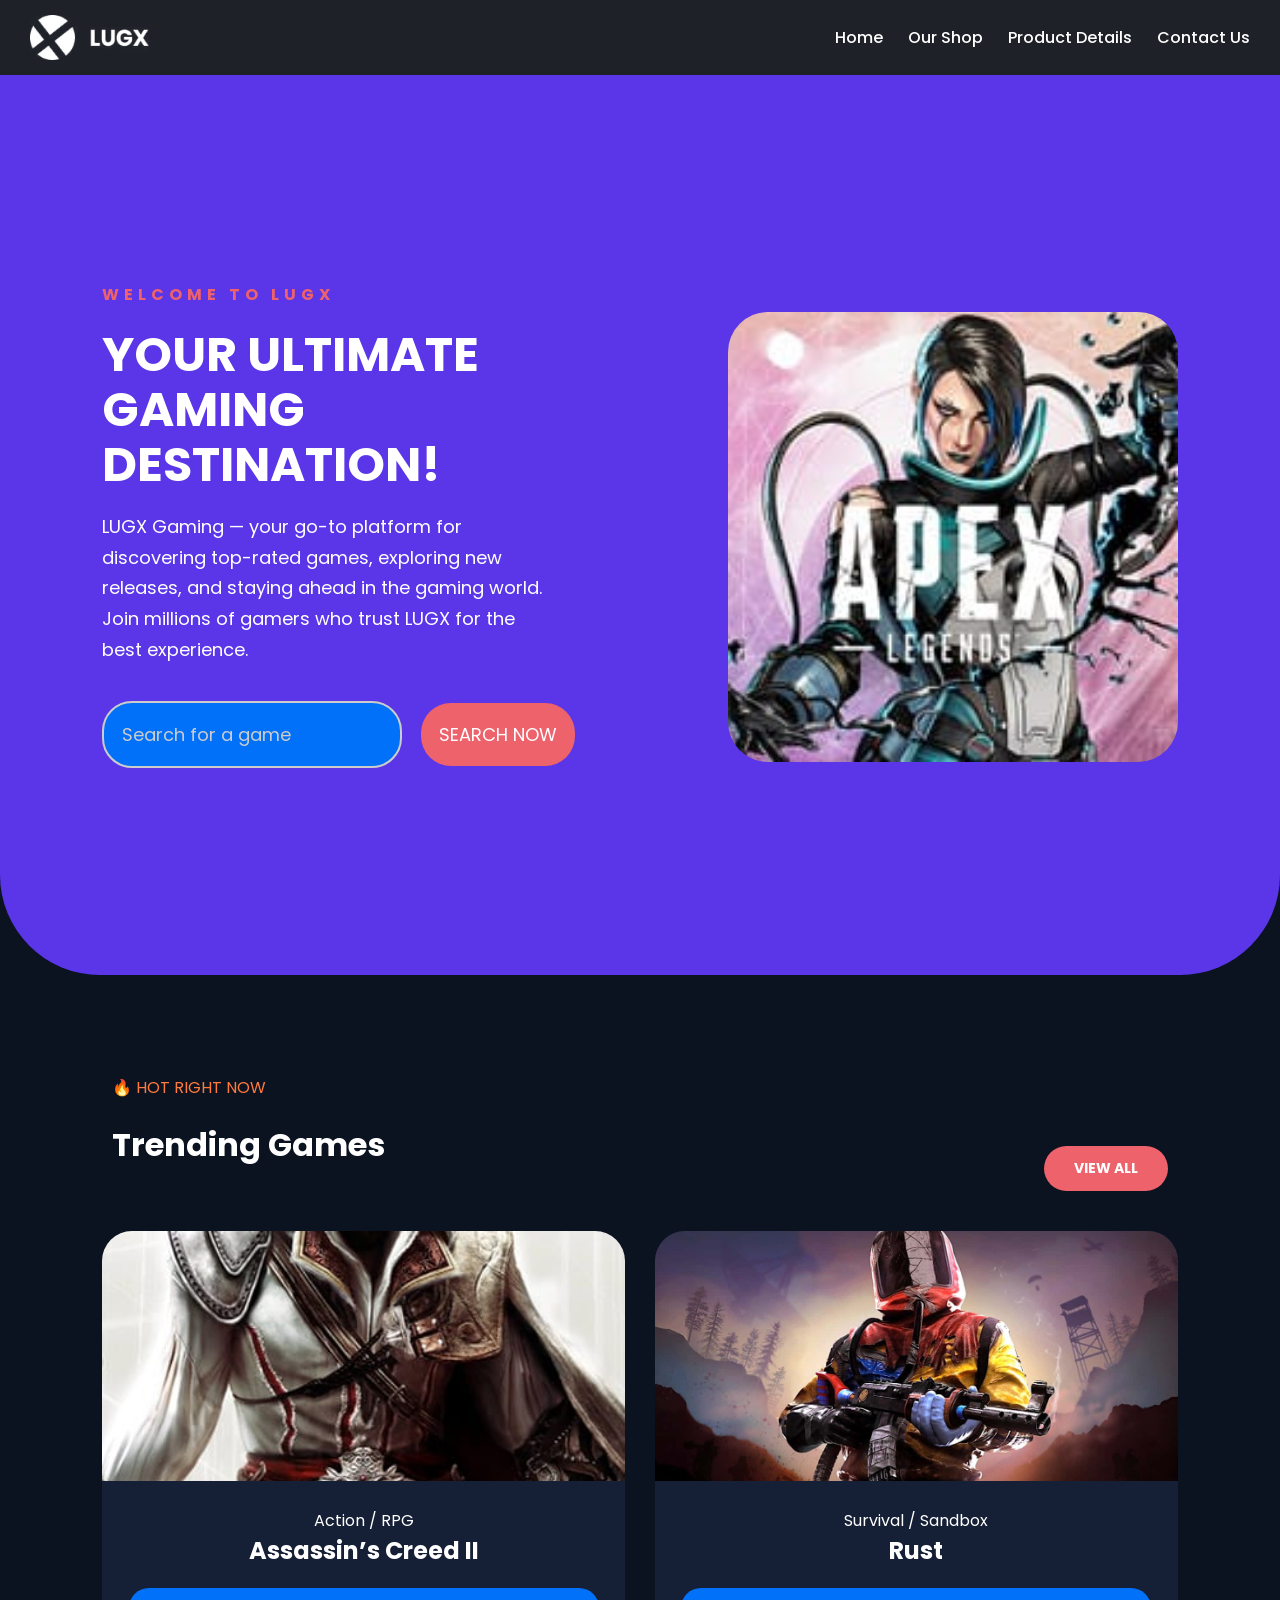
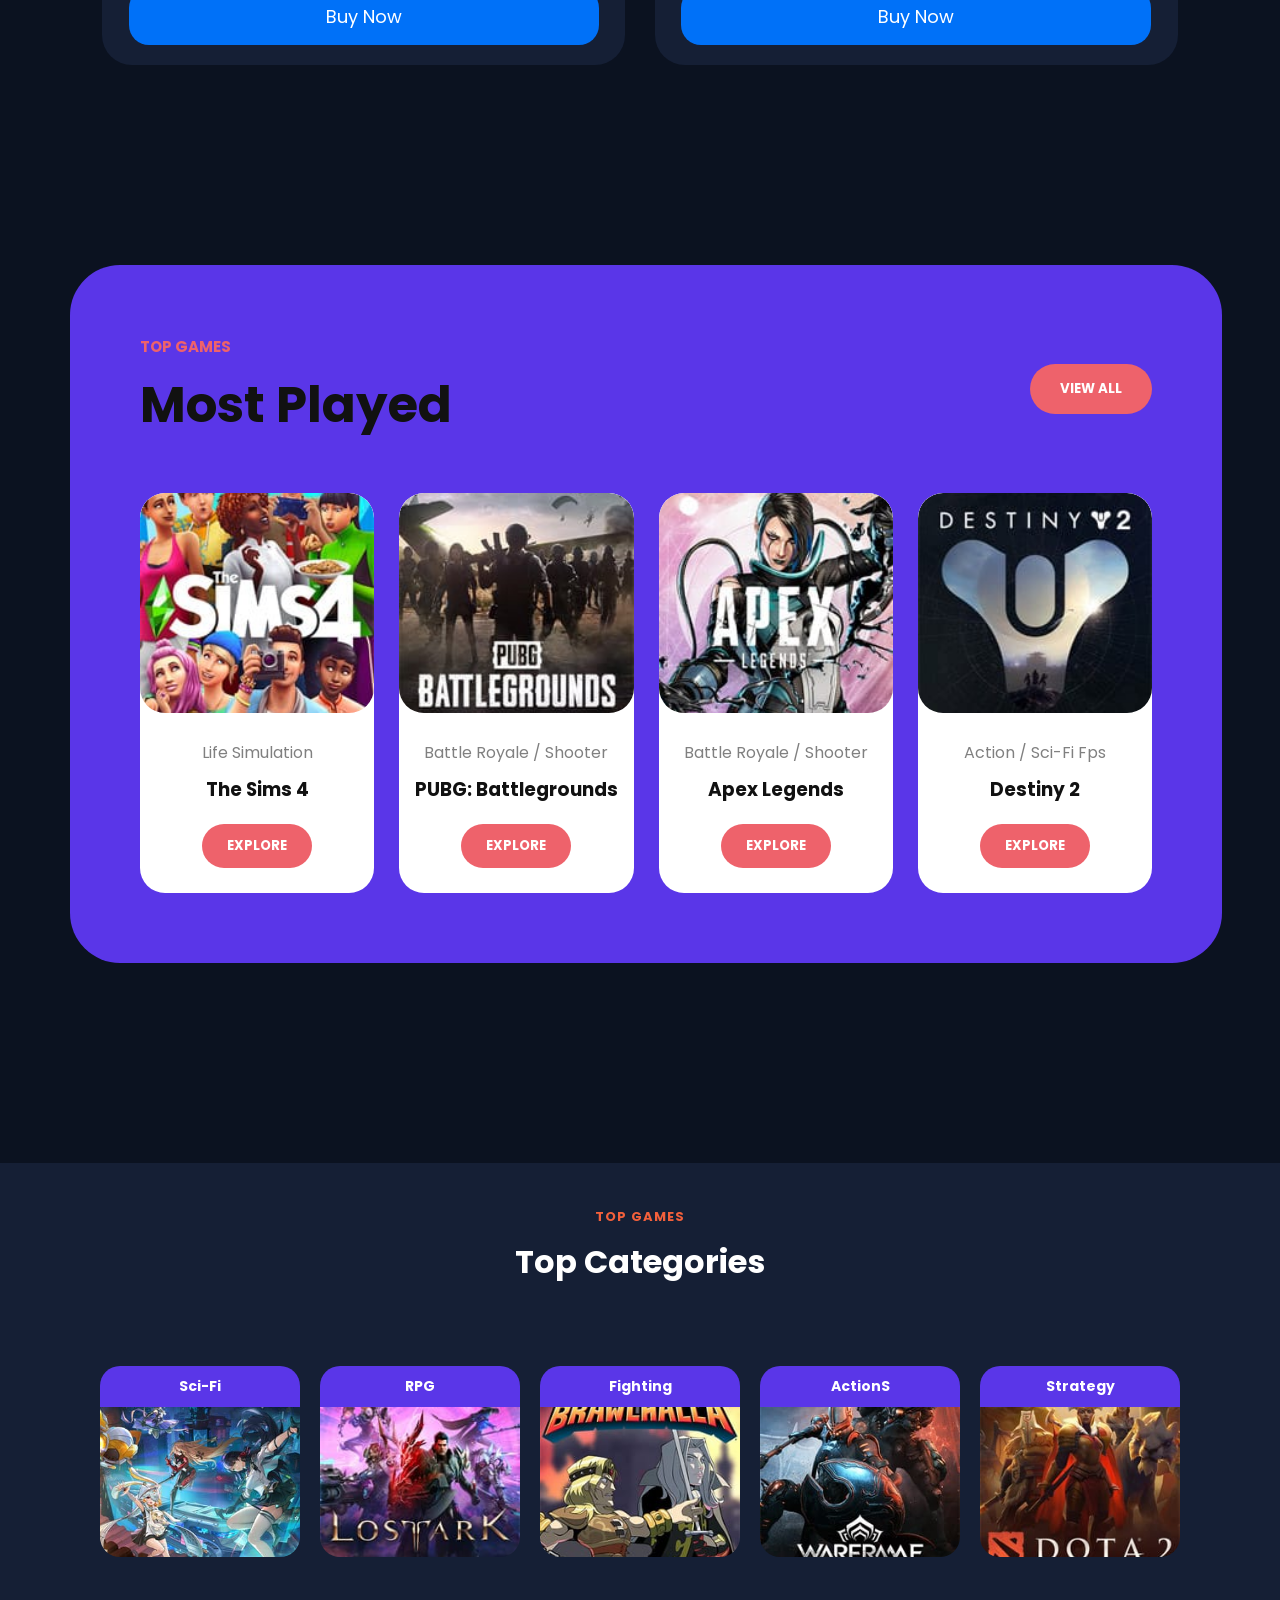
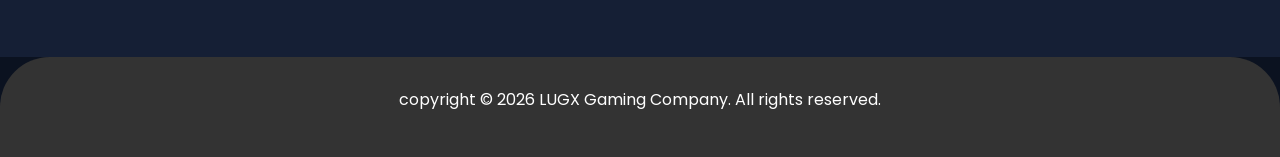
==== commit af515af5: "Add files via upload" ====
--- a/index.html
+++ b/index.html
@@ -10,34 +10,28 @@
     <!-- Fonts -->
     <link href="https://fonts.googleapis.com/css2?family=Poppins:wght@300;400;500;600;700;800&display=swap" rel="stylesheet">
     
-    <!-- Font Awesome Updated (لحل مشكلة اختفاء الأيقونات) -->
+   
    <link rel="stylesheet" href="https://cloudflare.com">
 </head>
 
 <body>
 
     <!-- Navbar -->
-    <nav style="display: flex !important; flex-direction: row !important; justify-content: space-between !important; align-items: center !important; flex-direction: row !important; width: 100% !important; padding: 20px 40px; background-color: #1e1e1e; box-sizing: border-box;">
-        <div>
-            <a href="index.html">
-            <img src="./lugx.jpeg" alt="LUGX Gaming Logo" style="height: 45px; width: auto; display: block;">
-            </a>
-        </div>
-        
-        <!-- الأيقونة دي هتظهر دلوقتي بعد تحديث الرابط -->
-        <div class="hamburger" id="hamburger">
-            <i class="fas fa-bars"></i>
-        </div>
-        
-        <ul style="display: flex !important; flex-direction: row !important; align-items: center !important; list-style: none !important; gap: 30px !important; margin: 0 !important; padding: 0 !important;" > <!-- ضيف الـ id ده هنا -->
-    <li style="display: block !important;"><a href="#" style="color: #ffffff; text-decoration: none; font-size: 16px;">Home</a></li>
-    <li style="display: block !important;"><a href="#" style="color: #ffffff; text-decoration: none; font-size: 16px;">Our Shop</a></li>
-    <li style="display: block !important;"><a href="#" style="color: #ffffff; text-decoration: none; font-size: 16px;">Product Details</a></li>
-    <li style="display: block !important;"><a href="#" style="background-color: #ee626b; color:#ffffff; padding: 10px 25px; border-radius: 25px; text-decoration: none; font-weight: bold; display: inline-block;">SIGN IN</a></li>
-</ul>
+<nav style="display: flex !important; flex-direction: row !important; justify-content: space-between !important; align-items: center !important; padding: 15px 30px !important; background-color: #1f2129 !important;">
     
-    </nav>
-
+    <div>
+        <a href="index.html">
+            <img src="lugx.jpeg" alt="LUGX Gaming Logo" style="height: 45px !important; display: block !important; mix-blend-mode: screen !important;">
+        </a>
+    </div>
+    <ul style="display: flex !important; flex-direction: row !important; list-style: none !important; margin: 0 !important; padding: 0 !important; gap: 25px !important; align-items: center !important;">
+        <li><a href="index.html" style="color: #ffffff; text-decoration: none !important; font-size: 16px !important; font-weight: 500 !important;">Home</a></li>
+        <li><a href="#" style="color: #ffffff; text-decoration: none !important; font-size: 16px !important; font-weight: 500 !important;">Our Shop</a></li>
+        <li><a href="#" style="color: #ffffff; text-decoration: none !important; font-size: 16px !important; font-weight: 500 !important;">Product Details</a></li>
+        <li><a href="contact.html" style="color: #ffffff; text-decoration: none !important; font-size: 16px !important; font-weight: 500 !important;">Contact Us</a></li>
+    </ul>
+
+</nav>
 <div id="home-page">
 
         <!-- Hero -->
@@ -230,20 +224,8 @@
                 </div>
             </div>
         </div>
-    <!-- قسم نموذج الاتصال الجديد بالكامل -->
-<section class="unique-contact-section">
-    <div class="unique-contact-card">
-        <h2 class="unique-contact-title">contact us</h2>
-        <form class="unique-contact-form">
-            <div class="unique-input-group"><input type="text" placeholder="Your Name" required></div>
-            <div class="unique-input-group"><input type="email" placeholder="Your Email" required></div>
-            <div class="unique-input-group"><textarea placeholder="Your Message" required></textarea></div>
-            <button type="submit" class="unique-send-btn">Send Message</button>
-        </form>
-    </div>
 </section>
 <script src="script.js"></script>
-  <!-- قسم حقوق النشر والتأليف أسفل الصفحة -->
 <footer class="unique-footer">
     <p>copyright © 2026 LUGX Gaming Company. All rights reserved.</p>
 </footer>
--- a/style.css
+++ b/style.css
@@ -1200,4 +1200,144 @@
 .unique-contact-form textarea {
     resize: none !important;
     height: 100px !important;
-}+}
+
+/* --- كود إصلاح خلفية اللوجو والهيدر لمشروع مريم --- */
+
+/* 1. إجبار اللوجو على التخلص من الخلفية السوداء والاندماج مع الخلفية الزرقاء */
+header img, 
+.navbar-brand img, 
+.logo img, 
+div img[src*="lugx"] {
+    mix-blend-mode: screen !important;
+    background-color: transparent !important;
+    background: none !important;
+}
+
+/* 2. إزالة أي خلفية سوداء قد تكون موجودة حول صندوق اللوجو */
+.logo, 
+.logo-container, 
+.navbar-brand, 
+header div:first-child {
+    background-color: transparent !important;
+    background: none !important;
+}
+
+/* 3. توحيد لون الهيدر بالكامل ليكون بلون واحد (الأزرق/المنفسجي الظاهر في صورتك) */
+header, 
+.header-area, 
+.navbar, 
+.main-nav {
+    background-color: #1f2129 !important; /* هذا لون داكن متناسق، يمكنك تغييره للون الذي تفضلينه */
+}
+
+/* إلغاء أي هوامش سفلية زائدة في الفوتر */
+footer, .footer-area {
+    margin-bottom: 0 !important;
+    padding-bottom: 30px !important; /* يمكنكِ تقليل هذا الرقم (مثلاً لـ 20px) لتقريب الفوتر من الحافة السفلية تماماً */
+}
+
+/* إلغاء الهوامش التلقائية لآخر عنصر داخل الفوتر (مثل نصوص حقوق النشر) */
+footer p, .footer-area p, footer div:last-child {
+    margin-bottom: 0 !important;
+    padding-bottom: 0 !important;
+}
+
+/* تنسيق الحاوية البنفسجية الكبيرة */
+.contact-card {
+    background-color: #5c6bc0; /* نفس اللون البنفسجي لبطاقتك */
+    max-width: 500px; /* تحديد عرض مناسب للبطاقة */
+    margin: 40px auto; /* لتوسيط البطاقة في منتصف الصفحة */
+    padding: 30px;
+    border-radius: 20px; /* جعل الحواف دائرية ونعامة */
+    box-shadow: 0 8px 24px rgba(0,0,0,0.2); /* إضافة ظل خفيف */
+    color: white;
+    font-family: sans-serif;
+}
+
+/* العناوين داخل البطاقة */
+.contact-card h2 {
+    font-size: 2rem;
+    margin-bottom: 5px;
+    text-align: center;
+}
+
+.contact-card p {
+    font-size: 1rem;
+    margin-bottom: 25px;
+    text-align: center;
+    opacity: 0.9;
+}
+
+/* ترتيب الحقول تحت بعضها بشكل عمودي */
+.contact-form {
+    display: flex;
+    flex-direction: column;
+    gap: 15px; /* مسافة ثابتة وممتازة بين كل حقل والتاني */
+}
+
+/* تنسيق الحقل الواحد (اسم الحقل + صندوق الإدخال) */
+.form-group {
+    display: flex;
+    flex-direction: column;
+    gap: 5px; /* مسافة صغيرة بين كلمة Name والصندوق نفسه */
+    text-align: left; /* لتبدأ الكتابة من اليسار */
+}
+
+/* تنسيق صناديق الإدخال (الاسم والإيميل) والرسالة */
+.contact-form input,
+.contact-form textarea {
+    width: 100%;
+    padding: 12px 15px;
+    background-color: #283593; /* لون أزرق غامق متناسق مع الحقول في صورتك */
+    border: none;
+    border-radius: 10px; /* جعل زوايا الحقول مستديرة بشكل احترافي */
+    color: white;
+    font-size: 1rem;
+    outline: none;
+    box-sizing: border-box; /* لضمان عدم خروج الحقول عن أبعاد البطاقة */
+}
+
+/* تنسيق الـ placeholder (النصوص المؤقتة داخل الحقول) */
+.contact-form input::placeholder,
+.contact-form textarea::placeholder {
+    color: #a5b4fc;
+}
+
+/* تنسيق زر الإرسال البرتقالي */
+.submit-btn {
+    background-color: #ff7043; /* نفس الدرجة البرتقالية الجميلة في تصميمك */
+    color: white;
+    padding: 14px;
+    border: none;
+    border-radius: 25px; /* جعل حواف الزر دائرية بالكامل */
+    font-size: 1.1rem;
+    font-weight: bold;
+    cursor: pointer;
+    margin-top: 10px;
+    transition: background 0.3s;
+}
+
+.submit-btn:hover {
+    background-color: #f4511e; /* يغمق قليلاً عند تمرير الماوس */
+}
+
+/* ترتيب الحقول والنموذج تحت بعض بشكل عمودي */
+.contact-form {
+    display: flex !important;
+    flex-direction: column !important;
+    gap: 20px;
+}
+
+.form-group {
+    display: flex !important;
+    flex-direction: column !important;
+    gap: 8px;
+    align-items: flex-start;
+}
+
+.contact-form input,
+.contact-form textarea {
+    width: 100% !important;
+}
+
